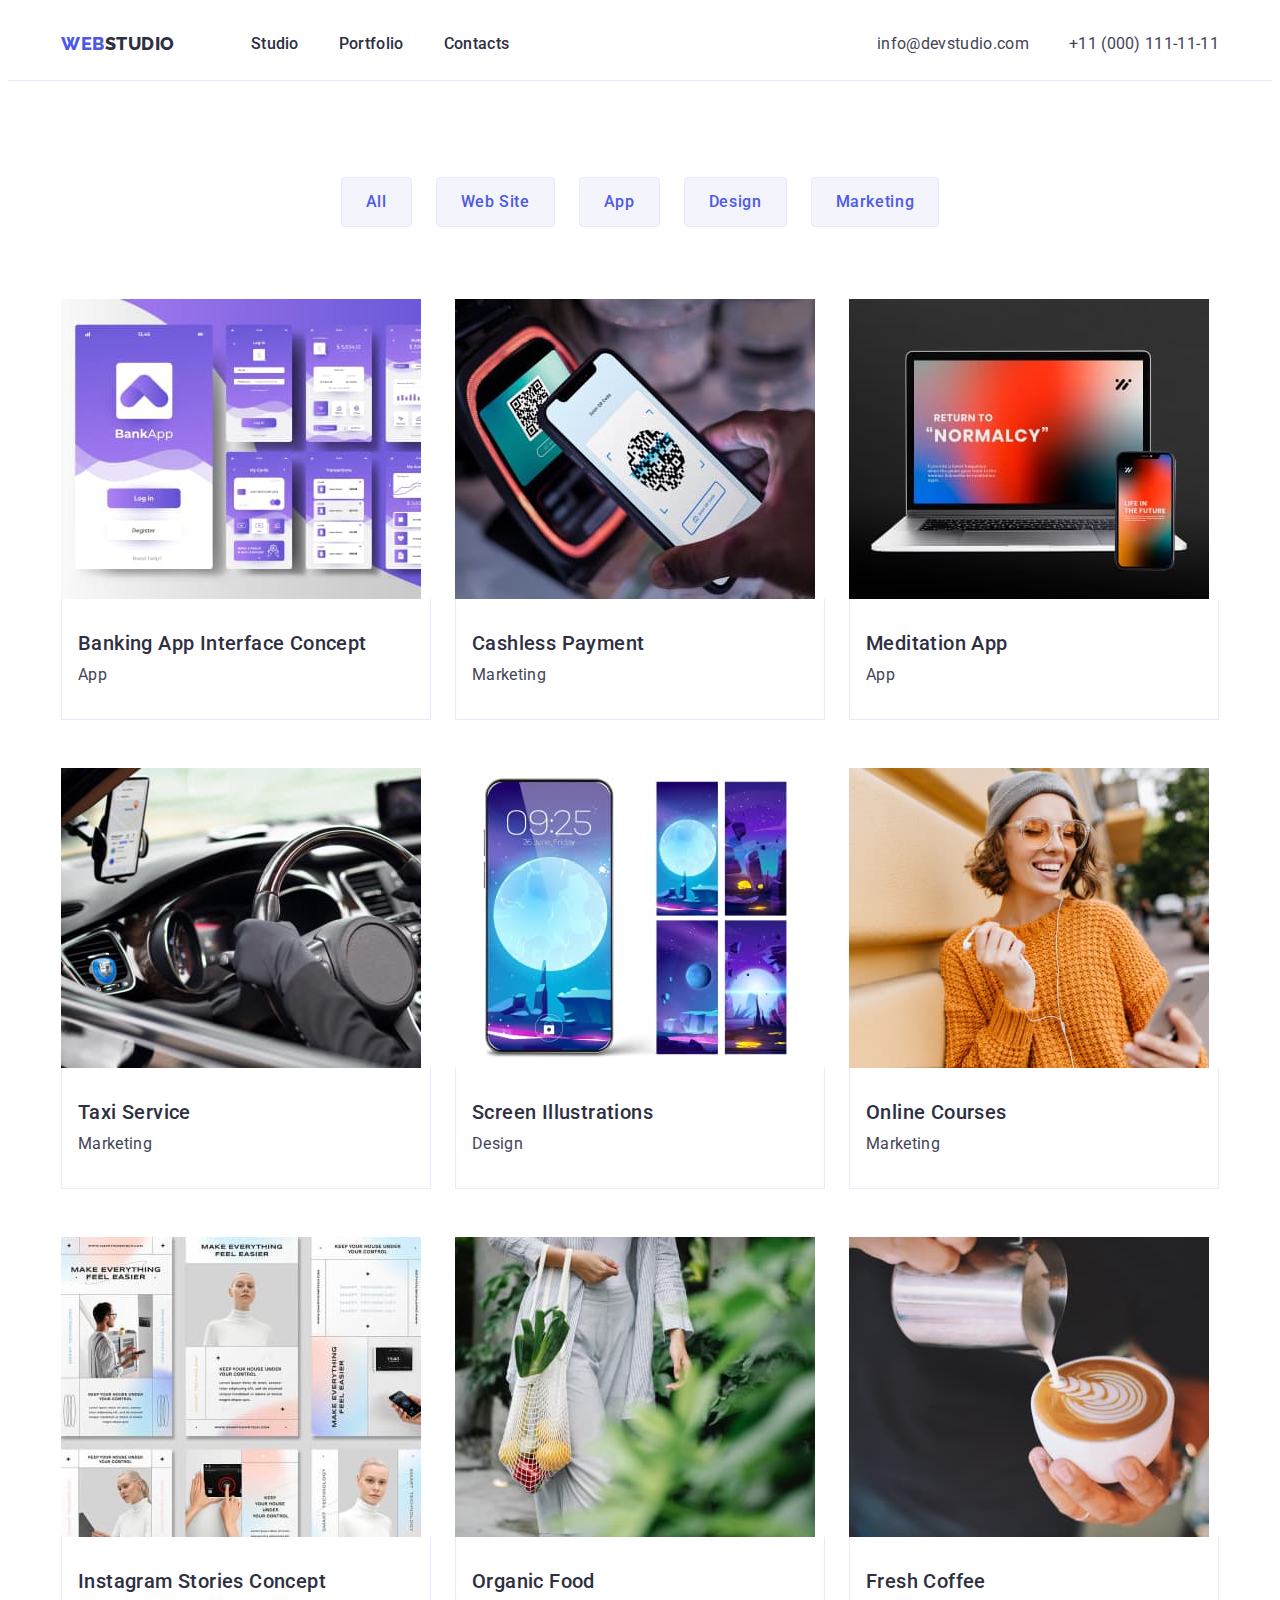
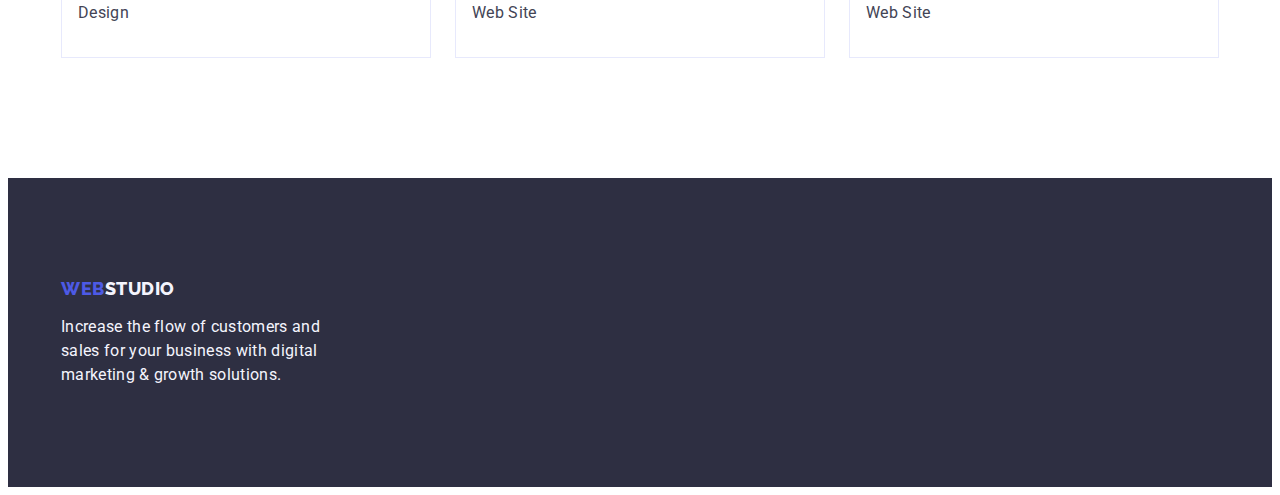
==== portfolio.html @ 242a0d21 "start" ====
<!DOCTYPE html>
<html lang="en">
  <head>
    <meta charset="UTF-8" />
    <meta name="viewport" content="width=device-width, initial-scale=1.0" />
    <title>Document</title>

    <link rel="preconnect" href="https://fonts.googleapis.com" />
    <link rel="preconnect" href="https://fonts.gstatic.com" crossorigin />
    <link
      href="https://fonts.googleapis.com/css2?family=Raleway:wght@800&family=Roboto:wght@400;500;700;900&display=swap"
      rel="stylesheet"
    />

    <link rel="stylesheet" href="https://cdnjs.cloudflare.com/ajax/libs/modern-normalize/2.0.0/modern-normalize.min.css"
      integrity="sha512-4xo8blKMVCiXpTaLzQSLSw3KFOVPWhm/TRtuPVc4WG6kUgjH6J03IBuG7JZPkcWMxJ5huwaBpOpnwYElP/m6wg=="
      crossorigin="anonymous" referrerpolicy="no-referrer" />

    <link rel="stylesheet" href="./css/styles.css" />
  </head>
  <body>
    <header class="header">
      <div class="container header-container">
        <nav class="header-navigation">
          <a class="header-logo link" href="./index.html"
            >Web<span class="header-logo-color">Studio</span></a
          >
          <ul class="header-menu-list list">
            <li class="header-menu-item">
              <a class="header-menu-item-link link" href="./index.html">Studio</a>
            </li>
            <li class="header-menu-item">
              <a class="header-menu-item-link link" href="./portfolio.html"
                >Portfolio</a
              >
            </li>
            <li class="header-menu-item">
              <a class="header-menu-item-link link" href="">Contacts</a>
            </li>
          </ul>
        </nav>
        <address class="address-menu">
          <ul class="address-menu-list list">
            <li class="address-menu-item">
              <a
                class="address-menu-connect link"
                href="mailto:info@devstudio.com"
                >info@devstudio.com</a
              >
            </li>
            <li class="address-menu-item">
              <a class="address-menu-connect link" href="tel:+110001111111"
                >+11 (000) 111-11-11</a
              >
            </li>
          </ul>
        </address>
      </div>
    </header>
    <main>
      <section class="offers">
        <div class="container">
          <h1 class="visually-hidden">Offers</h1>
            <ul class="btn-list list">
              <li><button type="button" class="offers-btn">All</button></li>
              <li><button type="button" class="offers-btn">Web Site</button></li>
              <li><button type="button" class="offers-btn">App</button></li>
              <li><button type="button" class="offers-btn">Design</button></li>
              <li><button type="button" class="offers-btn">Marketing</button></li>
            </ul>

          <ul class="offers-list list">
            <li class="offers-item">
              <a class="link" href="">
                <img class="offers-img"
                  src="./images/img-portfolio-1.jpg"
                  alt="Banking App Interface Concept"
                  width="360"
                  height="300"
                />
                <div class="offers-text-border">
                  <h2 class="offers-subtitle">Banking App Interface Concept</h2>
                  <p class="offers-text">App</p>
                </div>
              </a>
            </li>
            <li class="offers-item">
              <a class="link" href="">
                <img class="offers-img"
                  src="./images/img-portfolio-2.jpg"
                  alt="Cashless Payment"
                  width="360"
                  height="300"
                />
                <div class="offers-text-border">
                  <h2 class="offers-subtitle">Cashless Payment</h2>
                  <p class="offers-text">Marketing</p>
                </div>
              </a>
            </li>
            <li class="offers-item">
              <a class="link" href="">
                <img class="offers-img"
                  src="./images/img-portfolio-3.jpg"
                  alt="Meditation App"
                  width="360"
                  height="300"
                />
                <div class="offers-text-border">
                  <h2 class="offers-subtitle">Meditation App</h2>
                  <p class="offers-text">App</p>
                </div>
              </a>
            </li>
            <li class="offers-item">
              <a class="link" href="">
                <img class="offers-img"
                  src="./images/img-portfolio-4.jpg"
                  alt="Taxi Service"
                  width="360"
                  height="300"
                />
                <div class="offers-text-border">
                  <h2 class="offers-subtitle">Taxi Service</h2>
                  <p class="offers-text">Marketing</p>
                </div>
              </a>
            </li>
            <li class="offers-item">
              <a class="link" href="">
                <img class="offers-img"
                  src="./images/img-portfolio-5.jpg"
                  alt="Screen Illustrations"
                  width="360"
                  height="300"
                />
                <div class="offers-text-border">
                  <h2 class="offers-subtitle">Screen Illustrations</h2>
                  <p class="offers-text">Design</p>
                </div>
              </a>
            </li>
            <li class="offers-item">
              <a class="link" href="">
                <img class="offers-img"
                  src="./images/img-portfolio-6.jpg"
                  alt="Online Courses"
                  width="360"
                  height="300"
                />
                <div class="offers-text-border">
                  <h2 class="offers-subtitle">Online Courses</h2>
                  <p class="offers-text">Marketing</p>
                </div>
              </a>
            </li>
            <li class="offers-item">
              <a class="link" href="">
                <img class="offers-img"
                  src="./images/img-portfolio-7.jpg"
                  alt="Instagram Stories Concept"
                  width="360"
                  height="300"
                />
                <div class="offers-text-border">
                  <h2 class="offers-subtitle">Instagram Stories Concept</h2>
                  <p class="offers-text">Design</p>
                </div>
              </a>
            </li>
            <li class="offers-item">
              <a class="link" href="">
                <img class="offers-img"
                  src="./images/img-portfolio-8.jpg"
                  alt="Organic Food"
                  width="360"
                  height="300"
                />
                <div class="offers-text-border">
                  <h2 class="offers-subtitle">Organic Food</h2>
                  <p class="offers-text">Web Site</p>
                </div>
              </a>
            </li>
            <li class="offers-item">
              <a class="link" href="">
                <img class="offers-img"
                  src="./images/img-portfolio-9.jpg"
                  alt="Fresh Coffee"
                  width="360"
                  height="300"
                />
                <div class="offers-text-border">
                  <h2 class="offers-subtitle">Fresh Coffee</h2>
                  <p class="offers-text">Web Site</p>
                </div>
              </a>
            </li>
          </ul>
        </div>
      </section>
    </main>
    <footer class="footer">
      <div class="container">
        <a class="footer-logo link" href="./index.html"
          >Web<span class="footer-logo-color">Studio</span></a
        >
        <p class="footer-text">
          Increase the flow of customers and sales for your business with digital
          marketing & growth solutions.
        </p>
      </div>
    </footer>
  </body>
</html>
---- css/styles.css ----
/** -----------------------------VARIABLES */

:root {
  /** Fonts */
  --maint-font: "Roboto", sans-serif;
  --secondary-font: "Raleway", sans-serif;

  /** Colors */
  --main-cl: #434455;
  --accent-cl: #4d5ae5;
  --ocean-cl: #404bbf;
  --navy-blue-cl: #2e2f42;
  --green-cl: #31d0aa;
  --light-slate-cl: #8e8f99;
  --cornflower-cl: #e7e9fc;
  --cloud-cl: #f4f4fd;
  --navy-blue-modal-cl: #2e2f42;
  --grey-cl: #2e2f42;
  --white-cl: #ffffff;
  --dairy-cl: #fcfcfc;
}

/** -----------------------------BASE STYLES */

body {
  font-family: "Roboto", sans-serif;
  color: var(--main-cl);
  background-color: #fff;
}

.link {
  text-decoration: none;
  color: currentColor;
}

.list {
  list-style-type: none;
}

p,
h1,
h2,
h3,
h4,
h5,
h6 {
  margin-top: 0;
  margin-bottom: 0;
}

ul,
ol {
  padding-left: 0;
  margin-bottom: 0;
  margin-top: 0;
}
/** ---------------------------COMPONENTS STYLES */

.container {
  width: 1158px;
  padding-left: 15px;
  padding-right: 15px;
  margin: 0 auto;
}

.title {
  font-size: 36px;
  line-height: 1.11;
  text-align: center;
  letter-spacing: 0.02em;
  text-transform: capitalize;
  color: #2e2f42;
}

.visually-hidden {
  position: absolute;
  width: 1px;
  height: 1px;
  margin: -1px;
  border: 0;
  padding: 0;
  white-space: nowrap;
  clip-path: inset(100%);
  clip: rect(0 0 0 0);
  overflow: hidden;
}

/** ---------------------------HEADER */

.header {
  padding-top: 24px;
  padding-bottom: 24px;
  border-bottom: 1px solid var(--cornflower, #e7e9fc);
}

.header-logo {
  font-family: var(--secondary-font);
  font-weight: 800;
  font-size: 18px;
  line-height: 1.17;
  letter-spacing: 0.03em;
  text-transform: uppercase;
  color: var(--accent-cl);
  flex: none;
  display: flex;
  align-items: center;
  margin-right: 76px;
}

.header-logo-color {
  color: #2e2f42;
}

.header-container {
  display: flex;
}

.header-menu-list {
  display: flex;
  gap: 40px;
}

.header-navigation {
  display: flex;
  align-items: center;
}

.header-menu-item-link {
  font-weight: 500;
  font-size: 16px;
  line-height: 1.5;
  letter-spacing: 0.02em;
  color: var(--navy-blue-cl);
  flex: none;
  padding: 24px 0;
}

.header-menu-item-link:hover,
.header-menu-item-link:focus {
  color: #404bbf;
}

.address-menu {
  font-style: normal;
  margin-left: auto;
}

.address-menu-list {
  display: flex;
  gap: 40px;
}

.address-menu-connect {
  color: var(--slate, #434455);
  font-size: 16px;
  line-height: 1.5;
  letter-spacing: 0.02em;
}

.address-menu-connect:hover,
.address-menu-connect:focus {
  color: #404bbf;
}

/* -------------------------HERO------- */
.hero {
  background-color: var(--navy-blue-cl);
  padding: 188px 0;
}

.hero-wrap {
}

.hero-title {
  font-size: 56px;
  line-height: 1.07;
  text-align: center;
  letter-spacing: 0.02em;
  color: #ffffff;
  max-width: 496px;
  margin: 0 auto;
}

.hero-btn {
  font-family: var(--maint-font);
  font-weight: 500;
  font-size: 16px;
  line-height: 1.5;
  letter-spacing: 0.04em;
  color: #ffffff;
  flex: none;
  background-color: var(--accent-cl);
  cursor: pointer;
  display: block;
  margin: 0 auto;
  min-width: 169px;
  height: 56px;
  border-radius: 4px;
  box-shadow: 0px 4px 4px 0px rgba(0, 0, 0, 0.15);
  border: none;
  margin-top: 48px;
}

.hero-btn:focus,
.hero-btn:hover {
  background-color: #404bbf;
}

/* -------------------------ADVANTAGES-------*/

.advantages {
  padding: 120px 0;
}


.advantages-subtitle {
  font-weight: 500;
  font-size: 20px;
  line-height: 1.2;
  letter-spacing: 0.02em;
  color: #2e2f42;
  flex: none;
  margin-bottom: 8px;
}

.advantages-list {
  display: flex;
  gap: 24px;
}

.advantages-item {
  width: calc((100% - 3 * 24px) / 4);
}

.advantages-item-text {
  font-size: 16px;
  line-height: 1.5;
  letter-spacing: 0.02em;
  color: #434455;
  flex: none;
}

/* -------------------------DOING-------*/
.doing {
  padding-bottom: 120px;
}

.doing-title {
  max-width: 323px;
  margin: 0 auto;
  margin-bottom: 72px;
}
.doing-list {
  display: flex;
  gap: 24px;
}

.doing-item {
}

.doing-img {
  border: 1px solid var(--cornflower, #e7e9fc);
  display: block;
}

/* -------------------------TEAM-------*/

.team {
  padding-top: 120px;
  background-color: #f4f4fd;
  padding-bottom: 120px;
}

.team-title {
  max-width: 162px;
  margin: 0 auto;
  margin-bottom: 72px;
}

.team-list {
  display: flex;
  gap: 24px;
}

.team-item {
  border-radius: 0px 0px 4px 4px;
  background: var(--white, #fff);
  box-shadow: 0px 2px 1px 0px rgba(46, 47, 66, 0.08),
    0px 1px 1px 0px rgba(46, 47, 66, 0.16),
    0px 1px 6px 0px rgba(46, 47, 66, 0.08);
}

.team-img {
  display: block;
}

 .team-text-card {
  padding: 32px 0;
 }

.team-subtitle {
  font-weight: 500;
  font-size: 20px;
  line-height: 1.2;
  text-align: center;
  letter-spacing: 0.02em;
  color: #2e2f42;
  flex: none;
  margin-bottom: 8px;
}

.team-item-text {
  font-size: 16px;
  line-height: 1.5;
  text-align: center;
  letter-spacing: 0.02em;
  color: #434455;
  flex: none;
}

/* -------------------------FOOTER-------*/

.footer {
  background-color: var(--navyblue, #2e2f42);
  padding-top: 100px;
  padding-bottom: 100px;
}

.footer-logo {
  color: var(--accent-cl);
  font-family: var(--secondary-font);
  font-size: 18px;
  font-weight: 800;
  line-height: 1.17;
  letter-spacing: 0.03em;
  text-transform: uppercase;
  display: inline-block;
  margin-bottom: 16px;
}

.footer-logo-color {
  color: var(--cloud, #f4f4fd);
  font-family: var(--secondary-font);
}

.footer-text {
  font-size: 16px;
  line-height: 1.5;
  letter-spacing: 0.02em;
  color: #f4f4fd;
  max-width: 264px;
}

/* --------PORTFOLIO-------------------------------- */

.offers {
  padding-top: 96px;
  padding-bottom: 120px;
}

.btn-list {
  display: flex;
  gap: 24px;
  justify-content: center;
  margin-bottom: 72px;
}


.offers-btn {
  font-family: var(--maint-font);
  color: var(--accent-cl);
  background-color: var(--cloud-cl);
  font-weight: 500;
  font-size: 16px;
  line-height: 1.5;
  text-align: center;
  letter-spacing: 0.04em;
  flex: none;
  cursor: pointer;
  padding: 12px 24px;
  border-radius: 4px;
    border: 1px solid var(--cornflower, #E7E9FC);
}

.offers-btn:hover,
.offers-btn:focus {
  background: #404bbf;
  color: #ffffff;
  border: 1px solid transparent;
  box-shadow: 0px 2px 2px 0px rgba(0, 0, 0, 0.12), 0px 2px 1px 0px rgba(0, 0, 0, 0.08), 0px 3px 1px 0px rgba(0, 0, 0, 0.10);
}

.offers-list {
  display: flex;
  flex-wrap: wrap;
  column-gap: 24px;
  row-gap: 48px;
}

.offers-img {
  display: block;
}

.offers-item {
  width: calc((100% - 48px) / 3);
    background: var(--white, #FFF);
}

.offers-text-border {
  padding: 32px 16px;
  border: 1px solid var(--cornflower, #E7E9FC);
  border-top: none;
}

.offers-subtitle {
  color: var(--navyblue, #2e2f42);
  font-size: 20px;
  font-weight: 500;
  line-height: 1.2;
  letter-spacing: 0.02em;
  margin-bottom: 8px;
}

.offers-text {
  color: var(--slate, #434455);
  font-size: 16px;
  line-height: 1.5;
  letter-spacing: 0.02em;
}
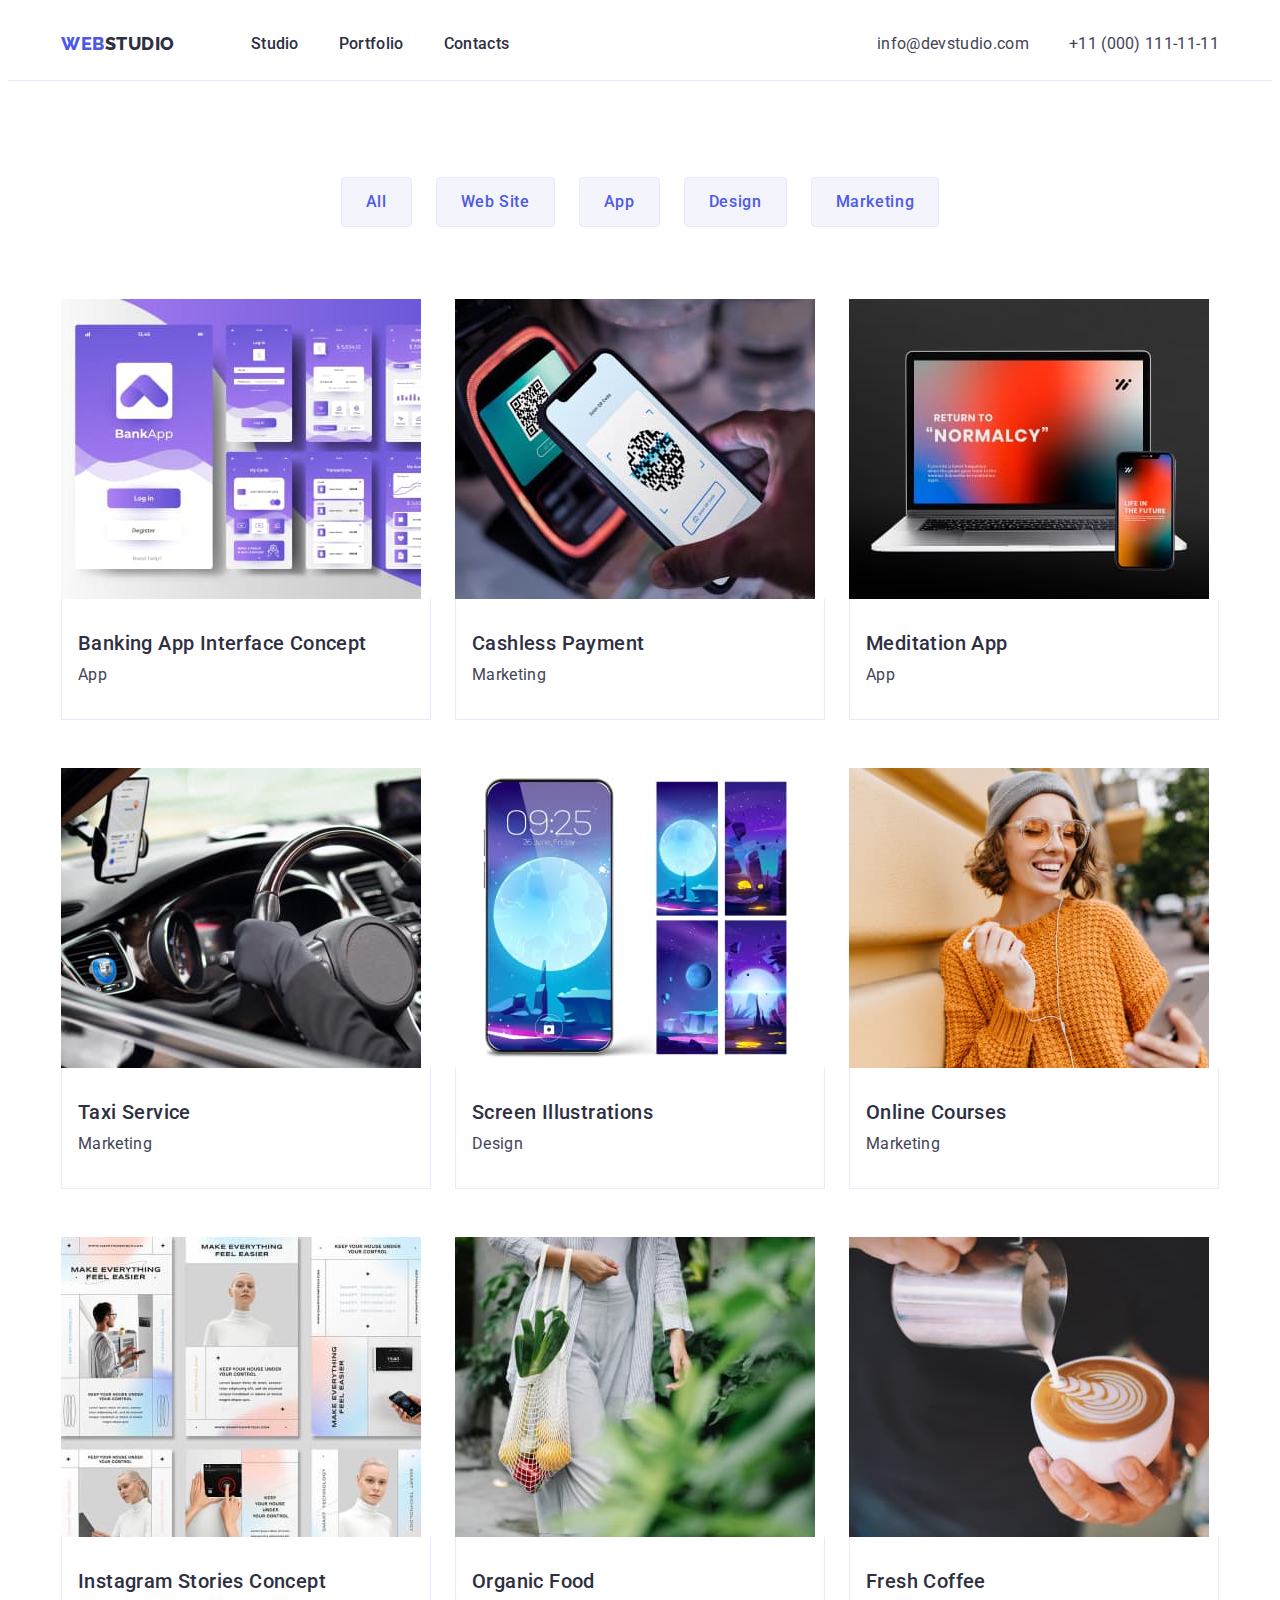
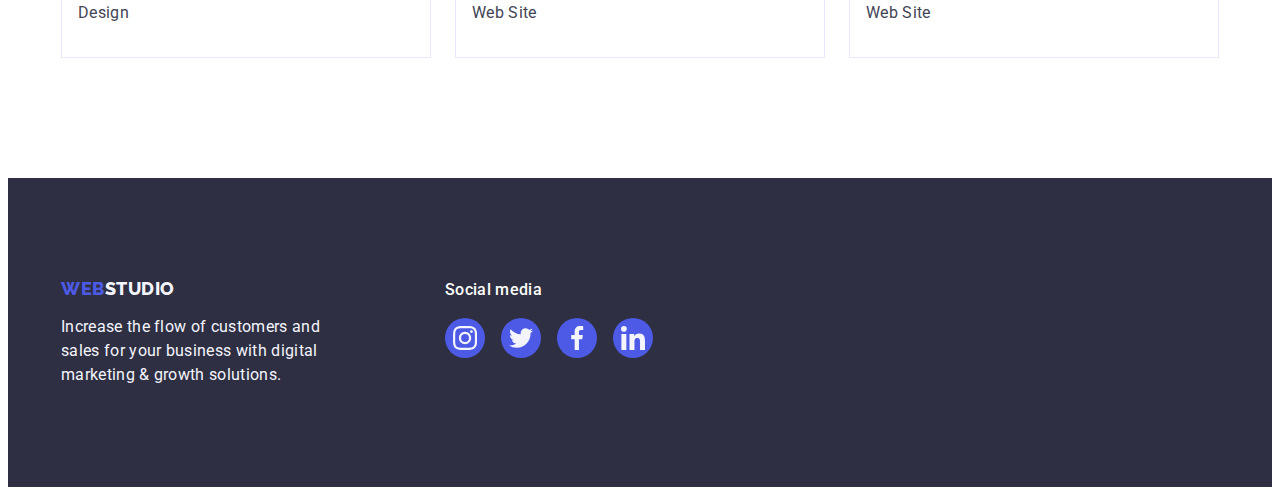
==== commit 79adb186: "homew" ====
--- a/portfolio.html
+++ b/portfolio.html
@@ -12,9 +12,13 @@
       rel="stylesheet"
     />
 
-    <link rel="stylesheet" href="https://cdnjs.cloudflare.com/ajax/libs/modern-normalize/2.0.0/modern-normalize.min.css"
+    <link
+      rel="stylesheet"
+      href="https://cdnjs.cloudflare.com/ajax/libs/modern-normalize/2.0.0/modern-normalize.min.css"
       integrity="sha512-4xo8blKMVCiXpTaLzQSLSw3KFOVPWhm/TRtuPVc4WG6kUgjH6J03IBuG7JZPkcWMxJ5huwaBpOpnwYElP/m6wg=="
-      crossorigin="anonymous" referrerpolicy="no-referrer" />
+      crossorigin="anonymous"
+      referrerpolicy="no-referrer"
+    />
 
     <link rel="stylesheet" href="./css/styles.css" />
   </head>
@@ -27,7 +31,9 @@
           >
           <ul class="header-menu-list list">
             <li class="header-menu-item">
-              <a class="header-menu-item-link link" href="./index.html">Studio</a>
+              <a class="header-menu-item-link link" href="./index.html"
+                >Studio</a
+              >
             </li>
             <li class="header-menu-item">
               <a class="header-menu-item-link link" href="./portfolio.html"
@@ -61,23 +67,33 @@
       <section class="offers">
         <div class="container">
           <h1 class="visually-hidden">Offers</h1>
-            <ul class="btn-list list">
-              <li><button type="button" class="offers-btn">All</button></li>
-              <li><button type="button" class="offers-btn">Web Site</button></li>
-              <li><button type="button" class="offers-btn">App</button></li>
-              <li><button type="button" class="offers-btn">Design</button></li>
-              <li><button type="button" class="offers-btn">Marketing</button></li>
-            </ul>
+          <ul class="btn-list list">
+            <li><button type="button" class="offers-btn">All</button></li>
+            <li><button type="button" class="offers-btn">Web Site</button></li>
+            <li><button type="button" class="offers-btn">App</button></li>
+            <li><button type="button" class="offers-btn">Design</button></li>
+            <li><button type="button" class="offers-btn">Marketing</button></li>
+          </ul>
 
           <ul class="offers-list list">
             <li class="offers-item">
               <a class="link" href="">
-                <img class="offers-img"
-                  src="./images/img-portfolio-1.jpg"
-                  alt="Banking App Interface Concept"
-                  width="360"
-                  height="300"
-                />
+                <div class="offers-cover-wrap">
+                  <img
+                    class="offers-img"
+                    src="./images/img-portfolio-1.jpg"
+                    alt="Banking App Interface Concept"
+                    width="360"
+                    height="300"
+                  />
+                  <div class="offers-cover">
+                    <p class="offers-cover-text">
+                      14 Stylish and User-Friendly App Design Concepts · Task
+                      Manager App · Calorie Tracker App · Exotic Fruit Ecommerce
+                      App · Cloud Storage App
+                    </p>
+                  </div>
+                </div>
                 <div class="offers-text-border">
                   <h2 class="offers-subtitle">Banking App Interface Concept</h2>
                   <p class="offers-text">App</p>
@@ -86,12 +102,22 @@
             </li>
             <li class="offers-item">
               <a class="link" href="">
-                <img class="offers-img"
-                  src="./images/img-portfolio-2.jpg"
-                  alt="Cashless Payment"
-                  width="360"
-                  height="300"
-                />
+                <div class="offers-cover-wrap">
+                  <img
+                    class="offers-img"
+                    src="./images/img-portfolio-2.jpg"
+                    alt="Cashless Payment"
+                    width="360"
+                    height="300"
+                  />
+                  <div class="offers-cover">
+                    <p class="offers-cover-text">
+                      14 Stylish and User-Friendly App Design Concepts · Task
+                      Manager App · Calorie Tracker App · Exotic Fruit Ecommerce
+                      App · Cloud Storage App
+                    </p>
+                  </div>
+                </div>
                 <div class="offers-text-border">
                   <h2 class="offers-subtitle">Cashless Payment</h2>
                   <p class="offers-text">Marketing</p>
@@ -100,12 +126,22 @@
             </li>
             <li class="offers-item">
               <a class="link" href="">
-                <img class="offers-img"
-                  src="./images/img-portfolio-3.jpg"
-                  alt="Meditation App"
-                  width="360"
-                  height="300"
-                />
+                <div class="offers-cover-wrap">
+                  <img
+                    class="offers-img"
+                    src="./images/img-portfolio-3.jpg"
+                    alt="Meditation App"
+                    width="360"
+                    height="300"
+                  />
+                  <div class="offers-cover">
+                    <p class="offers-cover-text">
+                      14 Stylish and User-Friendly App Design Concepts · Task
+                      Manager App · Calorie Tracker App · Exotic Fruit Ecommerce
+                      App · Cloud Storage App
+                    </p>
+                  </div>
+                </div>
                 <div class="offers-text-border">
                   <h2 class="offers-subtitle">Meditation App</h2>
                   <p class="offers-text">App</p>
@@ -114,12 +150,22 @@
             </li>
             <li class="offers-item">
               <a class="link" href="">
-                <img class="offers-img"
-                  src="./images/img-portfolio-4.jpg"
-                  alt="Taxi Service"
-                  width="360"
-                  height="300"
-                />
+                <div class="offers-cover-wrap">
+                  <img
+                    class="offers-img"
+                    src="./images/img-portfolio-4.jpg"
+                    alt="Taxi Service"
+                    width="360"
+                    height="300"
+                  />
+                  <div class="offers-cover">
+                    <p class="offers-cover-text">
+                      14 Stylish and User-Friendly App Design Concepts · Task
+                      Manager App · Calorie Tracker App · Exotic Fruit Ecommerce
+                      App · Cloud Storage App
+                    </p>
+                  </div>
+                </div>
                 <div class="offers-text-border">
                   <h2 class="offers-subtitle">Taxi Service</h2>
                   <p class="offers-text">Marketing</p>
@@ -128,12 +174,22 @@
             </li>
             <li class="offers-item">
               <a class="link" href="">
-                <img class="offers-img"
-                  src="./images/img-portfolio-5.jpg"
-                  alt="Screen Illustrations"
-                  width="360"
-                  height="300"
-                />
+                <div class="offers-cover-wrap">
+                  <img
+                    class="offers-img"
+                    src="./images/img-portfolio-5.jpg"
+                    alt="Screen Illustrations"
+                    width="360"
+                    height="300"
+                  />
+                  <div class="offers-cover">
+                    <p class="offers-cover-text">
+                      14 Stylish and User-Friendly App Design Concepts · Task
+                      Manager App · Calorie Tracker App · Exotic Fruit Ecommerce
+                      App · Cloud Storage App
+                    </p>
+                  </div>
+                </div>
                 <div class="offers-text-border">
                   <h2 class="offers-subtitle">Screen Illustrations</h2>
                   <p class="offers-text">Design</p>
@@ -142,12 +198,22 @@
             </li>
             <li class="offers-item">
               <a class="link" href="">
-                <img class="offers-img"
-                  src="./images/img-portfolio-6.jpg"
-                  alt="Online Courses"
-                  width="360"
-                  height="300"
-                />
+                <div class="offers-cover-wrap">
+                  <img
+                    class="offers-img"
+                    src="./images/img-portfolio-6.jpg"
+                    alt="Online Courses"
+                    width="360"
+                    height="300"
+                  />
+                  <div class="offers-cover">
+                    <p class="offers-cover-text">
+                      14 Stylish and User-Friendly App Design Concepts · Task
+                      Manager App · Calorie Tracker App · Exotic Fruit Ecommerce
+                      App · Cloud Storage App
+                    </p>
+                  </div>
+                </div>
                 <div class="offers-text-border">
                   <h2 class="offers-subtitle">Online Courses</h2>
                   <p class="offers-text">Marketing</p>
@@ -156,12 +222,22 @@
             </li>
             <li class="offers-item">
               <a class="link" href="">
-                <img class="offers-img"
-                  src="./images/img-portfolio-7.jpg"
-                  alt="Instagram Stories Concept"
-                  width="360"
-                  height="300"
-                />
+                <div class="offers-cover-wrap">
+                  <img
+                    class="offers-img"
+                    src="./images/img-portfolio-7.jpg"
+                    alt="Instagram Stories Concept"
+                    width="360"
+                    height="300"
+                  />
+                  <div class="offers-cover">
+                    <p class="offers-cover-text">
+                      14 Stylish and User-Friendly App Design Concepts · Task
+                      Manager App · Calorie Tracker App · Exotic Fruit Ecommerce
+                      App · Cloud Storage App
+                    </p>
+                  </div>
+                </div>
                 <div class="offers-text-border">
                   <h2 class="offers-subtitle">Instagram Stories Concept</h2>
                   <p class="offers-text">Design</p>
@@ -170,12 +246,22 @@
             </li>
             <li class="offers-item">
               <a class="link" href="">
-                <img class="offers-img"
-                  src="./images/img-portfolio-8.jpg"
-                  alt="Organic Food"
-                  width="360"
-                  height="300"
-                />
+                <div class="offers-cover-wrap">
+                  <img
+                    class="offers-img"
+                    src="./images/img-portfolio-8.jpg"
+                    alt="Organic Food"
+                    width="360"
+                    height="300"
+                  />
+                  <div class="offers-cover">
+                    <p class="offers-cover-text">
+                      14 Stylish and User-Friendly App Design Concepts · Task
+                      Manager App · Calorie Tracker App · Exotic Fruit Ecommerce
+                      App · Cloud Storage App
+                    </p>
+                  </div>
+                </div>
                 <div class="offers-text-border">
                   <h2 class="offers-subtitle">Organic Food</h2>
                   <p class="offers-text">Web Site</p>
@@ -184,12 +270,22 @@
             </li>
             <li class="offers-item">
               <a class="link" href="">
-                <img class="offers-img"
-                  src="./images/img-portfolio-9.jpg"
-                  alt="Fresh Coffee"
-                  width="360"
-                  height="300"
-                />
+                <div class="offers-cover-wrap">
+                  <img
+                    class="offers-img"
+                    src="./images/img-portfolio-9.jpg"
+                    alt="Fresh Coffee"
+                    width="360"
+                    height="300"
+                  />
+                  <div class="offers-cover">
+                    <p class="offers-cover-text">
+                      14 Stylish and User-Friendly App Design Concepts · Task
+                      Manager App · Calorie Tracker App · Exotic Fruit Ecommerce
+                      App · Cloud Storage App
+                    </p>
+                  </div>
+                </div>
                 <div class="offers-text-border">
                   <h2 class="offers-subtitle">Fresh Coffee</h2>
                   <p class="offers-text">Web Site</p>
@@ -201,14 +297,50 @@
       </section>
     </main>
     <footer class="footer">
-      <div class="container">
-        <a class="footer-logo link" href="./index.html"
-          >Web<span class="footer-logo-color">Studio</span></a
-        >
-        <p class="footer-text">
-          Increase the flow of customers and sales for your business with digital
-          marketing & growth solutions.
-        </p>
+      <div class="container footer-container">
+        <div class="footer-text-wrap">
+          <a class="footer-logo link" href="./index.html"
+            >Web<span class="footer-logo-color">Studio</span></a
+          >
+          <p class="footer-text">
+            Increase the flow of customers and sales for your business with
+            digital marketing & growth solutions.
+          </p>
+        </div>
+
+        <div class="footer-social-wrap">
+          <h3 class="footer-social-title">Social media</h3>
+          <ul class="footer-social-icon list">
+            <li class="social-link-item">
+              <a class="social-link" href="" target="_blank" rel="">
+                <svg class="social-icon" width="24" height="24">
+                  <use href="./images/icons-svg.svg#icon-instagram-2"></use>
+                </svg>
+              </a>
+            </li>
+            <li class="social-link-item">
+              <a class="social-link" href="" target="_blank" rel="">
+                <svg class="social-icon" width="24" height="24">
+                  <use href="./images/icons-svg.svg#icon-twitter-1"></use>
+                </svg>
+              </a>
+            </li>
+            <li class="social-link-item">
+              <a class="social-link" href="" target="_blank" rel="">
+                <svg class="social-icon" width="24" height="24">
+                  <use href="./images/icons-svg.svg#icon-facebook-1"></use>
+                </svg>
+              </a>
+            </li>
+            <li class="social-link-item">
+              <a class="social-link" href="" target="_blank" rel="">
+                <svg class="social-icon" width="24" height="24">
+                  <use href="./images/icons-svg.svg#icon-linkedin-1"></use>
+                </svg>
+              </a>
+            </li>
+          </ul>
+        </div>
       </div>
     </footer>
   </body>
--- a/css/styles.css
+++ b/css/styles.css
@@ -133,6 +133,9 @@
   color: var(--navy-blue-cl);
   flex: none;
   padding: 24px 0;
+  transition-property: color;
+  transition-duration: 250ms;
+  transition-timing-function: cubic-bezier(0.4, 0, 0.2, 1);
 }
 
 .header-menu-item-link:hover,
@@ -155,6 +158,9 @@
   font-size: 16px;
   line-height: 1.5;
   letter-spacing: 0.02em;
+  transition-property: color;
+  transition-duration: 250ms;
+  transition-timing-function: cubic-bezier(0.4, 0, 0.2, 1);
 }
 
 .address-menu-connect:hover,
@@ -166,6 +172,14 @@
 .hero {
   background-color: var(--navy-blue-cl);
   padding: 188px 0;
+  background-image: linear-gradient(
+      rgba(46, 47, 66, 0.7),
+      rgba(46, 47, 66, 0.7)
+    ),
+    url(../images/hero-bg.jpg);
+  background-repeat: no-repeat;
+  background-position: center;
+  background-size: cover;
 }
 
 .hero-wrap {
@@ -199,6 +213,9 @@
   box-shadow: 0px 4px 4px 0px rgba(0, 0, 0, 0.15);
   border: none;
   margin-top: 48px;
+  transition-property: background-color;
+  transition-duration: 250ms;
+  transition-timing-function: cubic-bezier(0.4, 0, 0.2, 1);
 }
 
 .hero-btn:focus,
@@ -211,7 +228,6 @@
 .advantages {
   padding: 120px 0;
 }
-
 
 .advantages-subtitle {
   font-weight: 500;
@@ -240,6 +256,17 @@
   flex: none;
 }
 
+.advantages-item-top {
+  width: 100%;
+  height: 112px;
+  display: flex;
+  align-items: center;
+  justify-content: center;
+  border-radius: 4px;
+  background: var(--cloud, #f4f4fd);
+  margin-bottom: 8px;
+}
+
 /* -------------------------DOING-------*/
 .doing {
   padding-bottom: 120px;
@@ -256,6 +283,7 @@
 }
 
 .doing-item {
+  width: calc((100% - 2 * 24) / 3);
 }
 
 .doing-img {
@@ -283,6 +311,7 @@
 }
 
 .team-item {
+  width: calc((100% - 3 * 24) / 4);
   border-radius: 0px 0px 4px 4px;
   background: var(--white, #fff);
   box-shadow: 0px 2px 1px 0px rgba(46, 47, 66, 0.08),
@@ -294,9 +323,9 @@
   display: block;
 }
 
- .team-text-card {
+.team-text-card {
   padding: 32px 0;
- }
+}
 
 .team-subtitle {
   font-weight: 500;
@@ -316,14 +345,99 @@
   letter-spacing: 0.02em;
   color: #434455;
   flex: none;
-}
-
+  margin-bottom: 8px;
+}
+
+.team-social-list {
+  display: flex;
+  gap: 24px;
+  align-items: center;
+  justify-content: center;
+}
+
+.team-social-link-item {
+}
+
+.team-social-link {
+  width: 40px;
+  height: 40px;
+  display: flex;
+  align-items: center;
+  justify-content: center;
+  background-color: var(--accent-cl);
+  border-radius: 50%;
+  transition-property: background-color;
+  transition-duration: 250ms;
+  transition-timing-function: cubic-bezier(0.4, 0, 0.2, 1);
+}
+
+.team-social-icon {
+  fill: #f4f4fd;
+}
+
+.team-social-link:hover {
+  background-color: var(--ocean-cl);
+}
+
+/* --------------------------CUSTOMERS---- */
+
+.customers {
+  padding-top: 120px;
+  padding-bottom: 120px;
+}
+
+.customers-title {
+  max-width: 183px;
+  margin: 0 auto;
+  margin-bottom: 72px;
+}
+
+.customers-list {
+  display: flex;
+  gap: 24px;
+}
+
+.customers-item {
+  width: calc((100% - 5 * 24px) / 6);
+}
+
+.customers-link {
+  width: 168px;
+  height: 88px;
+  display: flex;
+  align-items: center;
+  justify-content: center;
+  border-radius: 4px;
+    border: 1px solid var(--lightslate, #8e8f99);
+    transition: color border-color 250ms cubic-bezier(0.4, 0, 0.2, 1);
+}
+
+.customers-link:is(:hover, :focus) {
+ border: 1px solid var(--ocean-cl);
+}
+
+.customers-icon {
+  fill: var(--light-slate-cl);
+}
+
+.customers-link .customers-icon {
+  transition: border-color 250ms cubic-bezier(0.4, 0, 0.2, 1);
+}
+
+.customers-link:hover .customers-icon,
+.customers-link:focus .customers-icon {
+  fill: var(--ocean-cl);
+}
 /* -------------------------FOOTER-------*/
 
 .footer {
   background-color: var(--navyblue, #2e2f42);
   padding-top: 100px;
   padding-bottom: 100px;
+}
+
+.footer-container {
+  display: flex;
 }
 
 .footer-logo {
@@ -351,6 +465,99 @@
   max-width: 264px;
 }
 
+.footer-text-wrap {
+  margin-right: 120px;
+}
+
+.footer-social-wrap {
+}
+
+.footer-social-title {
+  font-weight: 500;
+  font-size: 16px;
+  line-height: 1.5;
+  letter-spacing: 0.02em;
+  color: #ffffff;
+  margin-bottom: 16px;
+}
+
+.social-icon {
+  fill: var(--cloud-cl);
+}
+
+.footer-social-icon {
+  display: flex;
+  gap: 16px;
+}
+
+.social-link {
+  width: 40px;
+  height: 40px;
+  display: flex;
+  align-items: center;
+  justify-content: center;
+  border-radius: 50%;
+  background-color: var(--accent-cl);
+  transition-property: background-color;
+  transition-duration: 250ms;
+  transition-timing-function: cubic-bezier(0.4, 0, 0.2, 1);
+}
+
+.social-link:hover {
+  background-color: var(--green-cl);
+}
+
+/* ---------------------MODAL-------------------- */
+
+.backdrop {
+position: fixed;
+width: 100%;
+height: 100%;
+background-color: rgba(46, 47, 66, 0.40);
+top: 0;
+transition: opacity 250ms cubic-bezier(0.4, 0, 0.2, 1), visibility 250ms cubic-bezier(0.4, 0, 0.2, 1);
+}
+
+.backdrop.is-hidden .modal {
+transform: translate(-50%, -50%) scale(3);
+}
+
+.modal {
+  position: absolute;
+  top: 50%;
+  left: 50%;
+  transform: translate(-50%, -50%) scale(1);
+  width: 408px;
+  min-height: 584px;
+  border-radius: 4px;
+  background: var(--dairy, #FCFCFC);
+  box-shadow: 0px 2px 1px 0px rgba(0, 0, 0, 0.20), 0px 1px 3px 0px rgba(0, 0, 0, 0.12), 0px 1px 1px 0px rgba(0, 0, 0, 0.14);
+  transition: transform 250ms cubic-bezier(0.4, 0, 0.2, 1);
+}
+
+.modal-close-btn {
+  width: 24px;
+  height: 24px;
+  position: absolute;
+  align-items: center;
+  justify-content: center;
+  top: 24px;
+  right: 24px;
+  background-color: var(--cornflower-cl);
+  border-radius: 50%;
+  border: 1px solid rgba(0, 0, 0, 0.10);;
+}
+
+.modal-close-icon {
+  fill: var(--navy-blue-cl);
+}
+
+.is-hidden {
+  visibility: hidden;
+  opacity: 0;
+  pointer-events: none;
+}
+
 /* --------PORTFOLIO-------------------------------- */
 
 .offers {
@@ -364,7 +571,6 @@
   justify-content: center;
   margin-bottom: 72px;
 }
-
 
 .offers-btn {
   font-family: var(--maint-font);
@@ -379,7 +585,10 @@
   cursor: pointer;
   padding: 12px 24px;
   border-radius: 4px;
-    border: 1px solid var(--cornflower, #E7E9FC);
+  border: 1px solid var(--cornflower, #e7e9fc);
+  transition-property: color, background-color, border, box-shadow;
+  transition-duration: 250ms;
+  transition-timing-function: cubic-bezier(0.4, 0, 0.2, 1);
 }
 
 .offers-btn:hover,
@@ -387,7 +596,8 @@
   background: #404bbf;
   color: #ffffff;
   border: 1px solid transparent;
-  box-shadow: 0px 2px 2px 0px rgba(0, 0, 0, 0.12), 0px 2px 1px 0px rgba(0, 0, 0, 0.08), 0px 3px 1px 0px rgba(0, 0, 0, 0.10);
+  box-shadow: 0px 2px 2px 0px rgba(0, 0, 0, 0.12),
+    0px 2px 1px 0px rgba(0, 0, 0, 0.08), 0px 3px 1px 0px rgba(0, 0, 0, 0.1);
 }
 
 .offers-list {
@@ -403,12 +613,16 @@
 
 .offers-item {
   width: calc((100% - 48px) / 3);
-    background: var(--white, #FFF);
+  background: var(--white, #fff);
+}
+
+.offers-item:hover .offers-cover {
+  transform: translateY(0);
 }
 
 .offers-text-border {
   padding: 32px 16px;
-  border: 1px solid var(--cornflower, #E7E9FC);
+  border: 1px solid var(--cornflower, #e7e9fc);
   border-top: none;
 }
 
@@ -427,3 +641,28 @@
   line-height: 1.5;
   letter-spacing: 0.02em;
 }
+
+.offers-cover {
+  position: absolute;
+  top: 0;
+  background: var(--accent-cl);
+  height: 100%;
+  padding: 40px 32px 0 32px;
+  transform: translateY(100%);
+  transition-property: transform;
+  transition-duration: 250ms;
+  transition-timing-function: cubic-bezier(0.4, 0, 0.2, 1);
+}
+
+.offers-cover-wrap {
+  position: relative;
+  overflow: hidden;
+}
+
+.offers-cover-text {
+  font-size: 16px;
+  line-height: 1.5;
+  letter-spacing: 0.02em;
+  color: #f4f4fd;
+}
+
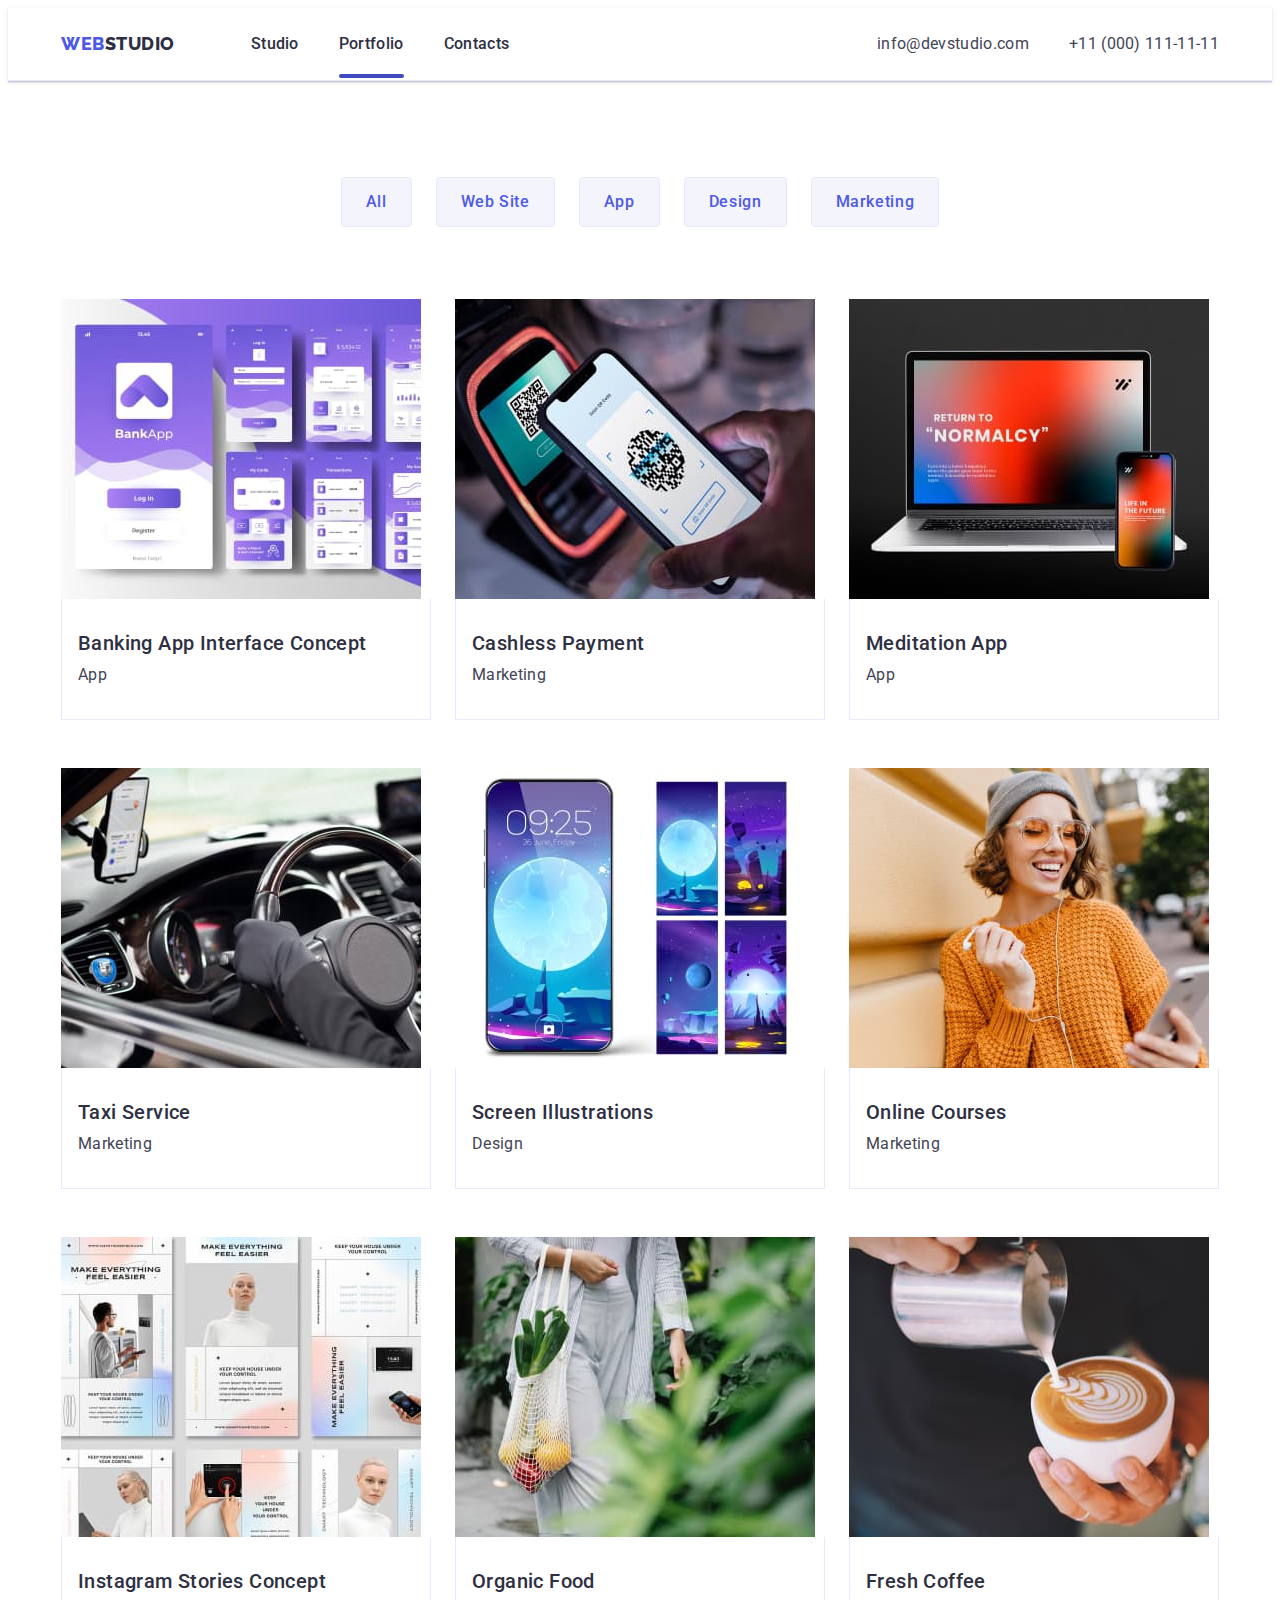
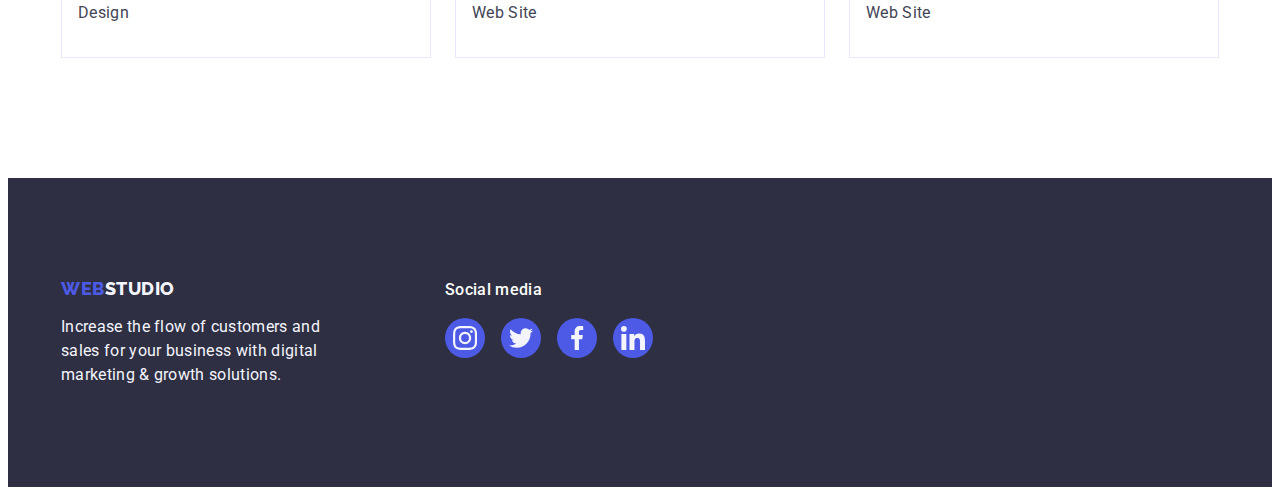
==== commit ab31fe4c: "homew" ====
--- a/portfolio.html
+++ b/portfolio.html
@@ -36,7 +36,7 @@
               >
             </li>
             <li class="header-menu-item">
-              <a class="header-menu-item-link link" href="./portfolio.html"
+              <a class="header-menu-item-link link current" href="./portfolio.html"
                 >Portfolio</a
               >
             </li>
@@ -77,7 +77,7 @@
 
           <ul class="offers-list list">
             <li class="offers-item">
-              <a class="link" href="">
+              <a class="offers-link link" href="">
                 <div class="offers-cover-wrap">
                   <img
                     class="offers-img"
@@ -101,7 +101,7 @@
               </a>
             </li>
             <li class="offers-item">
-              <a class="link" href="">
+              <a class="offers-link link" href="">
                 <div class="offers-cover-wrap">
                   <img
                     class="offers-img"
@@ -125,7 +125,7 @@
               </a>
             </li>
             <li class="offers-item">
-              <a class="link" href="">
+              <a class="offers-link link" href="">
                 <div class="offers-cover-wrap">
                   <img
                     class="offers-img"
@@ -149,7 +149,7 @@
               </a>
             </li>
             <li class="offers-item">
-              <a class="link" href="">
+              <a class="offers-link link" href="">
                 <div class="offers-cover-wrap">
                   <img
                     class="offers-img"
@@ -173,7 +173,7 @@
               </a>
             </li>
             <li class="offers-item">
-              <a class="link" href="">
+              <a class="offers-link link" href="">
                 <div class="offers-cover-wrap">
                   <img
                     class="offers-img"
@@ -197,7 +197,7 @@
               </a>
             </li>
             <li class="offers-item">
-              <a class="link" href="">
+              <a class="offers-link link" href="">
                 <div class="offers-cover-wrap">
                   <img
                     class="offers-img"
@@ -221,7 +221,7 @@
               </a>
             </li>
             <li class="offers-item">
-              <a class="link" href="">
+              <a class="offers-link link" href="">
                 <div class="offers-cover-wrap">
                   <img
                     class="offers-img"
@@ -245,7 +245,7 @@
               </a>
             </li>
             <li class="offers-item">
-              <a class="link" href="">
+              <a class="offers-link link" href="">
                 <div class="offers-cover-wrap">
                   <img
                     class="offers-img"
@@ -269,7 +269,7 @@
               </a>
             </li>
             <li class="offers-item">
-              <a class="link" href="">
+              <a class="offers-link link" href="">
                 <div class="offers-cover-wrap">
                   <img
                     class="offers-img"
@@ -314,28 +314,28 @@
             <li class="social-link-item">
               <a class="social-link" href="" target="_blank" rel="">
                 <svg class="social-icon" width="24" height="24">
-                  <use href="./images/icons-svg.svg#icon-instagram-2"></use>
+                  <use href="./images/icons.svg#icon-instagram-2"></use>
                 </svg>
               </a>
             </li>
             <li class="social-link-item">
               <a class="social-link" href="" target="_blank" rel="">
                 <svg class="social-icon" width="24" height="24">
-                  <use href="./images/icons-svg.svg#icon-twitter-1"></use>
+                  <use href="./images/icons.svg#icon-twitter-1"></use>
                 </svg>
               </a>
             </li>
             <li class="social-link-item">
               <a class="social-link" href="" target="_blank" rel="">
                 <svg class="social-icon" width="24" height="24">
-                  <use href="./images/icons-svg.svg#icon-facebook-1"></use>
+                  <use href="./images/icons.svg#icon-facebook-1"></use>
                 </svg>
               </a>
             </li>
             <li class="social-link-item">
               <a class="social-link" href="" target="_blank" rel="">
                 <svg class="social-icon" width="24" height="24">
-                  <use href="./images/icons-svg.svg#icon-linkedin-1"></use>
+                  <use href="./images/icons.svg#icon-linkedin-1"></use>
                 </svg>
               </a>
             </li>
--- a/css/styles.css
+++ b/css/styles.css
@@ -91,6 +91,9 @@
   padding-top: 24px;
   padding-bottom: 24px;
   border-bottom: 1px solid var(--cornflower, #e7e9fc);
+  border-bottom: 1px solid var(--cornflower, #E7E9FC);
+    background: var(--white, #FFF);
+    box-shadow: 0px 1px 6px 0px rgba(46, 47, 66, 0.08), 0px 1px 1px 0px rgba(46, 47, 66, 0.16), 0px 2px 1px 0px rgba(46, 47, 66, 0.08);
 }
 
 .header-logo {
@@ -125,12 +128,34 @@
   align-items: center;
 }
 
+.header-menu-item {
+  position: relative;
+}
+
+.current {
+  position: relative;
+  color:#404bbf;
+}
+
+.current::after {
+content: "";
+position: absolute;
+left: 0;
+bottom: -1px;
+width: 100%;
+height: 4px;
+background-color: var(--ocean-cl);
+border-radius: 2px;
+}
+
+
 .header-menu-item-link {
   font-weight: 500;
   font-size: 16px;
   line-height: 1.5;
   letter-spacing: 0.02em;
   color: var(--navy-blue-cl);
+  position: relative;
   flex: none;
   padding: 24px 0;
   transition-property: color;
@@ -172,6 +197,7 @@
 .hero {
   background-color: var(--navy-blue-cl);
   padding: 188px 0;
+  max-width: 1440px;
   background-image: linear-gradient(
       rgba(46, 47, 66, 0.7),
       rgba(46, 47, 66, 0.7)
@@ -273,7 +299,6 @@
 }
 
 .doing-title {
-  max-width: 323px;
   margin: 0 auto;
   margin-bottom: 72px;
 }
@@ -300,7 +325,6 @@
 }
 
 .team-title {
-  max-width: 162px;
   margin: 0 auto;
   margin-bottom: 72px;
 }
@@ -375,7 +399,8 @@
   fill: #f4f4fd;
 }
 
-.team-social-link:hover {
+.team-social-link:hover,
+.team-social-link:focus {
   background-color: var(--ocean-cl);
 }
 
@@ -407,17 +432,19 @@
   display: flex;
   align-items: center;
   justify-content: center;
+  color: var(--light-slate-cl);
   border-radius: 4px;
     border: 1px solid var(--lightslate, #8e8f99);
-    transition: color border-color 250ms cubic-bezier(0.4, 0, 0.2, 1);
+    transition: color 250ms cubic-bezier(0.4, 0, 0.2, 1), border-color 250ms cubic-bezier(0.4, 0, 0.2, 1);
 }
 
 .customers-link:is(:hover, :focus) {
  border: 1px solid var(--ocean-cl);
+ color: var(--ocean-cl);
 }
 
 .customers-icon {
-  fill: var(--light-slate-cl);
+  fill: currentColor;
 }
 
 .customers-link .customers-icon {
@@ -438,6 +465,7 @@
 
 .footer-container {
   display: flex;
+  align-items: baseline;
 }
 
 .footer-logo {
@@ -469,8 +497,6 @@
   margin-right: 120px;
 }
 
-.footer-social-wrap {
-}
 
 .footer-social-title {
   font-weight: 500;
@@ -503,7 +529,8 @@
   transition-timing-function: cubic-bezier(0.4, 0, 0.2, 1);
 }
 
-.social-link:hover {
+.social-link:hover,
+.social-link:focus {
   background-color: var(--green-cl);
 }
 
@@ -538,18 +565,34 @@
 .modal-close-btn {
   width: 24px;
   height: 24px;
+  display: flex;
   position: absolute;
   align-items: center;
   justify-content: center;
+  padding: 0;
   top: 24px;
   right: 24px;
+  cursor: pointer;
   background-color: var(--cornflower-cl);
   border-radius: 50%;
-  border: 1px solid rgba(0, 0, 0, 0.10);;
+  border: 1px solid rgba(0, 0, 0, 0.10);
+  transition: background-color 250ms cubic-bezier(0.4, 0, 0.2, 1), border 250ms cubic-bezier(0.4, 0, 0.2, 1);
+}
+
+.modal-close-btn:hover,
+.modal-close-btn:focus {
+  background-color: var(--ocean-cl);
+  border: none;
+}
+
+.modal-close-btn:hover .modal-close-icon,
+.modal-close-btn:focus .modal-close-icon {
+  fill: var(--white-cl);
 }
 
 .modal-close-icon {
   fill: var(--navy-blue-cl);
+  transition: fill 250ms cubic-bezier(0.4, 0, 0.2, 1);
 }
 
 .is-hidden {
@@ -586,9 +629,7 @@
   padding: 12px 24px;
   border-radius: 4px;
   border: 1px solid var(--cornflower, #e7e9fc);
-  transition-property: color, background-color, border, box-shadow;
-  transition-duration: 250ms;
-  transition-timing-function: cubic-bezier(0.4, 0, 0.2, 1);
+  transition: color 250ms cubic-bezier(0.4, 0, 0.2, 1), background-color 250ms cubic-bezier(0.4, 0, 0.2, 1), border 250ms cubic-bezier(0.4, 0, 0.2, 1), box-shadow 250ms cubic-bezier(0.4, 0, 0.2, 1);
 }
 
 .offers-btn:hover,
@@ -607,6 +648,11 @@
   row-gap: 48px;
 }
 
+.offers-link {
+  display: block;
+  transition: box-shadow 250ms cubic-bezier(0.4, 0, 0.2, 1);
+}
+
 .offers-img {
   display: block;
 }
@@ -616,7 +662,8 @@
   background: var(--white, #fff);
 }
 
-.offers-item:hover .offers-cover {
+.offers-link:hover .offers-cover,
+.offers-link:focus .offers-cover{
   transform: translateY(0);
 }
 
@@ -624,6 +671,11 @@
   padding: 32px 16px;
   border: 1px solid var(--cornflower, #e7e9fc);
   border-top: none;
+}
+
+.offers-link:hover,
+.offers-link:focus {
+box-shadow: 0px 2px 1px 0px rgba(46, 47, 66, 0.08), 0px 1px 1px 0px rgba(46, 47, 66, 0.16), 0px 1px 6px 0px rgba(46, 47, 66, 0.08);
 }
 
 .offers-subtitle {
@@ -644,14 +696,14 @@
 
 .offers-cover {
   position: absolute;
-  top: 0;
+    top: 0;
+    height: 100%;
   background: var(--accent-cl);
-  height: 100%;
+  transform: translateY(100%);
   padding: 40px 32px 0 32px;
-  transform: translateY(100%);
-  transition-property: transform;
-  transition-duration: 250ms;
-  transition-timing-function: cubic-bezier(0.4, 0, 0.2, 1);
+    transition-property: transform;
+    transition-duration: 250ms;
+    transition-timing-function: cubic-bezier(0.4, 0, 0.2, 1);
 }
 
 .offers-cover-wrap {
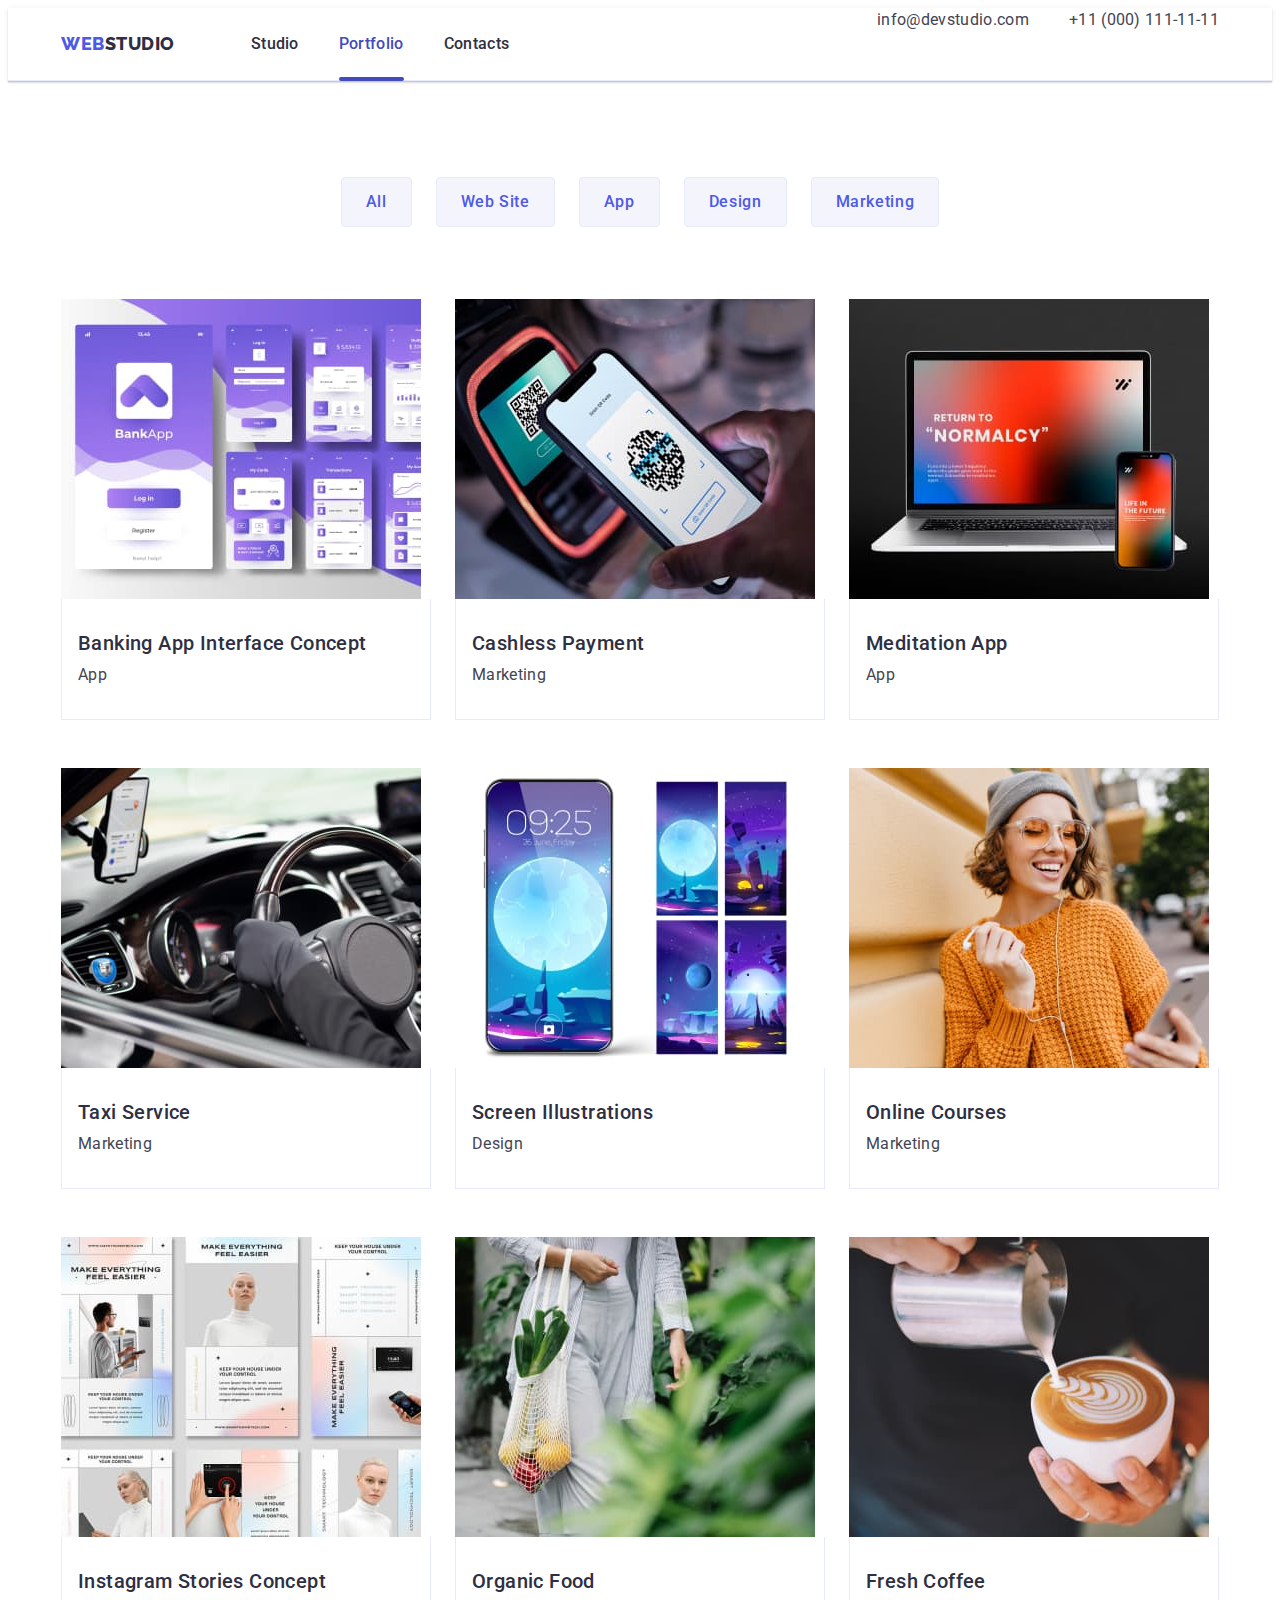
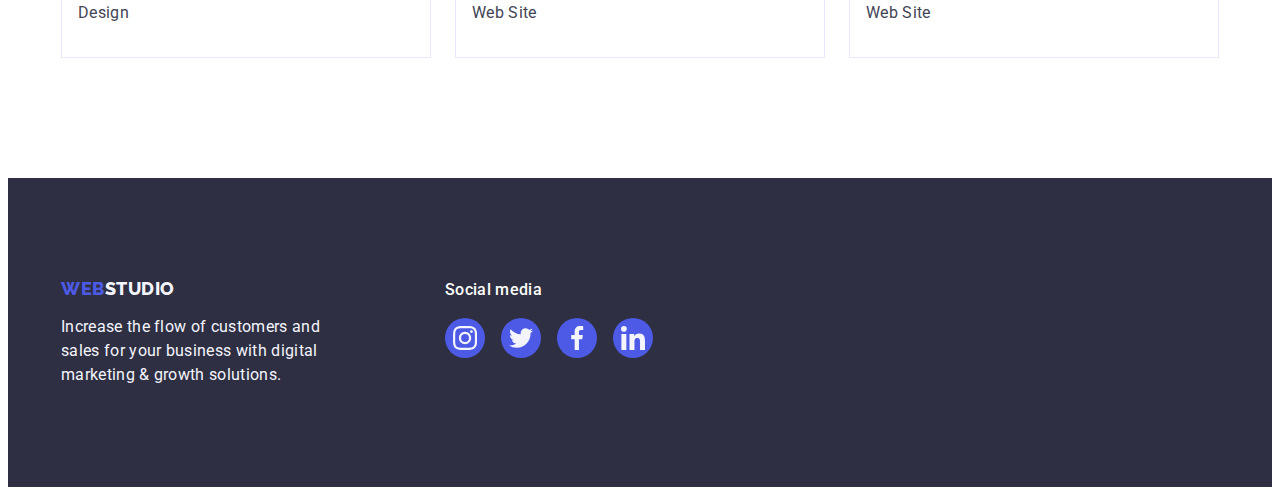
==== commit ce959960: "homew" ====
--- a/portfolio.html
+++ b/portfolio.html
@@ -86,13 +86,11 @@
                     width="360"
                     height="300"
                   />
-                  <div class="offers-cover">
-                    <p class="offers-cover-text">
-                      14 Stylish and User-Friendly App Design Concepts · Task
-                      Manager App · Calorie Tracker App · Exotic Fruit Ecommerce
-                      App · Cloud Storage App
-                    </p>
-                  </div>
+                    <p class="offers-cover-text">
+                      14 Stylish and User-Friendly App Design Concepts · Task
+                      Manager App · Calorie Tracker App · Exotic Fruit Ecommerce
+                      App · Cloud Storage App
+                    </p>
                 </div>
                 <div class="offers-text-border">
                   <h2 class="offers-subtitle">Banking App Interface Concept</h2>
@@ -110,13 +108,11 @@
                     width="360"
                     height="300"
                   />
-                  <div class="offers-cover">
-                    <p class="offers-cover-text">
-                      14 Stylish and User-Friendly App Design Concepts · Task
-                      Manager App · Calorie Tracker App · Exotic Fruit Ecommerce
-                      App · Cloud Storage App
-                    </p>
-                  </div>
+                    <p class="offers-cover-text">
+                      14 Stylish and User-Friendly App Design Concepts · Task
+                      Manager App · Calorie Tracker App · Exotic Fruit Ecommerce
+                      App · Cloud Storage App
+                    </p>
                 </div>
                 <div class="offers-text-border">
                   <h2 class="offers-subtitle">Cashless Payment</h2>
@@ -134,13 +130,11 @@
                     width="360"
                     height="300"
                   />
-                  <div class="offers-cover">
-                    <p class="offers-cover-text">
-                      14 Stylish and User-Friendly App Design Concepts · Task
-                      Manager App · Calorie Tracker App · Exotic Fruit Ecommerce
-                      App · Cloud Storage App
-                    </p>
-                  </div>
+                    <p class="offers-cover-text">
+                      14 Stylish and User-Friendly App Design Concepts · Task
+                      Manager App · Calorie Tracker App · Exotic Fruit Ecommerce
+                      App · Cloud Storage App
+                    </p>
                 </div>
                 <div class="offers-text-border">
                   <h2 class="offers-subtitle">Meditation App</h2>
@@ -158,13 +152,11 @@
                     width="360"
                     height="300"
                   />
-                  <div class="offers-cover">
-                    <p class="offers-cover-text">
-                      14 Stylish and User-Friendly App Design Concepts · Task
-                      Manager App · Calorie Tracker App · Exotic Fruit Ecommerce
-                      App · Cloud Storage App
-                    </p>
-                  </div>
+                    <p class="offers-cover-text">
+                      14 Stylish and User-Friendly App Design Concepts · Task
+                      Manager App · Calorie Tracker App · Exotic Fruit Ecommerce
+                      App · Cloud Storage App
+                    </p>
                 </div>
                 <div class="offers-text-border">
                   <h2 class="offers-subtitle">Taxi Service</h2>
@@ -182,13 +174,11 @@
                     width="360"
                     height="300"
                   />
-                  <div class="offers-cover">
-                    <p class="offers-cover-text">
-                      14 Stylish and User-Friendly App Design Concepts · Task
-                      Manager App · Calorie Tracker App · Exotic Fruit Ecommerce
-                      App · Cloud Storage App
-                    </p>
-                  </div>
+                    <p class="offers-cover-text">
+                      14 Stylish and User-Friendly App Design Concepts · Task
+                      Manager App · Calorie Tracker App · Exotic Fruit Ecommerce
+                      App · Cloud Storage App
+                    </p>
                 </div>
                 <div class="offers-text-border">
                   <h2 class="offers-subtitle">Screen Illustrations</h2>
@@ -206,13 +196,11 @@
                     width="360"
                     height="300"
                   />
-                  <div class="offers-cover">
-                    <p class="offers-cover-text">
-                      14 Stylish and User-Friendly App Design Concepts · Task
-                      Manager App · Calorie Tracker App · Exotic Fruit Ecommerce
-                      App · Cloud Storage App
-                    </p>
-                  </div>
+                    <p class="offers-cover-text">
+                      14 Stylish and User-Friendly App Design Concepts · Task
+                      Manager App · Calorie Tracker App · Exotic Fruit Ecommerce
+                      App · Cloud Storage App
+                    </p>
                 </div>
                 <div class="offers-text-border">
                   <h2 class="offers-subtitle">Online Courses</h2>
@@ -230,13 +218,11 @@
                     width="360"
                     height="300"
                   />
-                  <div class="offers-cover">
-                    <p class="offers-cover-text">
-                      14 Stylish and User-Friendly App Design Concepts · Task
-                      Manager App · Calorie Tracker App · Exotic Fruit Ecommerce
-                      App · Cloud Storage App
-                    </p>
-                  </div>
+                    <p class="offers-cover-text">
+                      14 Stylish and User-Friendly App Design Concepts · Task
+                      Manager App · Calorie Tracker App · Exotic Fruit Ecommerce
+                      App · Cloud Storage App
+                    </p>
                 </div>
                 <div class="offers-text-border">
                   <h2 class="offers-subtitle">Instagram Stories Concept</h2>
@@ -254,13 +240,12 @@
                     width="360"
                     height="300"
                   />
-                  <div class="offers-cover">
-                    <p class="offers-cover-text">
-                      14 Stylish and User-Friendly App Design Concepts · Task
-                      Manager App · Calorie Tracker App · Exotic Fruit Ecommerce
-                      App · Cloud Storage App
-                    </p>
-                  </div>
+                    <p class="offers-cover-text">
+                      14 Stylish and User-Friendly App Design Concepts · Task
+                      Manager App · Calorie Tracker App · Exotic Fruit Ecommerce
+                      App · Cloud Storage App
+                    </p>
+                  
                 </div>
                 <div class="offers-text-border">
                   <h2 class="offers-subtitle">Organic Food</h2>
@@ -278,13 +263,11 @@
                     width="360"
                     height="300"
                   />
-                  <div class="offers-cover">
-                    <p class="offers-cover-text">
-                      14 Stylish and User-Friendly App Design Concepts · Task
-                      Manager App · Calorie Tracker App · Exotic Fruit Ecommerce
-                      App · Cloud Storage App
-                    </p>
-                  </div>
+                    <p class="offers-cover-text">
+                      14 Stylish and User-Friendly App Design Concepts · Task
+                      Manager App · Calorie Tracker App · Exotic Fruit Ecommerce
+                      App · Cloud Storage App
+                    </p>
                 </div>
                 <div class="offers-text-border">
                   <h2 class="offers-subtitle">Fresh Coffee</h2>
@@ -309,7 +292,7 @@
         </div>
 
         <div class="footer-social-wrap">
-          <h3 class="footer-social-title">Social media</h3>
+          <p class="footer-social-title">Social media</p>
           <ul class="footer-social-icon list">
             <li class="social-link-item">
               <a class="social-link" href="" target="_blank" rel="">
--- a/css/styles.css
+++ b/css/styles.css
@@ -88,8 +88,6 @@
 /** ---------------------------HEADER */
 
 .header {
-  padding-top: 24px;
-  padding-bottom: 24px;
   border-bottom: 1px solid var(--cornflower, #e7e9fc);
   border-bottom: 1px solid var(--cornflower, #E7E9FC);
     background: var(--white, #FFF);
@@ -132,7 +130,7 @@
   position: relative;
 }
 
-.current {
+.current.header-menu-item-link {
   position: relative;
   color:#404bbf;
 }
@@ -150,6 +148,7 @@
 
 
 .header-menu-item-link {
+  display: block;
   font-weight: 500;
   font-size: 16px;
   line-height: 1.5;
@@ -412,8 +411,8 @@
 }
 
 .customers-title {
+  margin: 0 auto;
   max-width: 183px;
-  margin: 0 auto;
   margin-bottom: 72px;
 }
 
@@ -629,7 +628,10 @@
   padding: 12px 24px;
   border-radius: 4px;
   border: 1px solid var(--cornflower, #e7e9fc);
-  transition: color 250ms cubic-bezier(0.4, 0, 0.2, 1), background-color 250ms cubic-bezier(0.4, 0, 0.2, 1), border 250ms cubic-bezier(0.4, 0, 0.2, 1), box-shadow 250ms cubic-bezier(0.4, 0, 0.2, 1);
+  color 250ms cubic-bezier(0.4, 0, 0.2, 1),
+   transition: background-color 250ms cubic-bezier(0.4, 0, 0.2, 1),
+    border-color 250ms cubic-bezier(0.4, 0, 0.2, 1),
+    box-shadow 250ms cubic-bezier(0.4, 0, 0.2, 1);
 }
 
 .offers-btn:hover,
@@ -662,10 +664,6 @@
   background: var(--white, #fff);
 }
 
-.offers-link:hover .offers-cover,
-.offers-link:focus .offers-cover{
-  transform: translateY(0);
-}
 
 .offers-text-border {
   padding: 32px 16px;
@@ -712,9 +710,22 @@
 }
 
 .offers-cover-text {
+  position: absolute;
   font-size: 16px;
   line-height: 1.5;
   letter-spacing: 0.02em;
   color: #f4f4fd;
-}
-
+    top: 0;
+    height: 100%;
+    background: var(--accent-cl);
+    transform: translateY(100%);
+    padding: 40px 32px 0 32px;
+    transition-property: transform;
+    transition-duration: 250ms;
+    transition-timing-function: cubic-bezier(0.4, 0, 0.2, 1);
+}
+
+.offers-item:hover .offers-cover-text ,
+.offers-item:focus .offers-cover-text {
+  transform: translateY(0);
+}